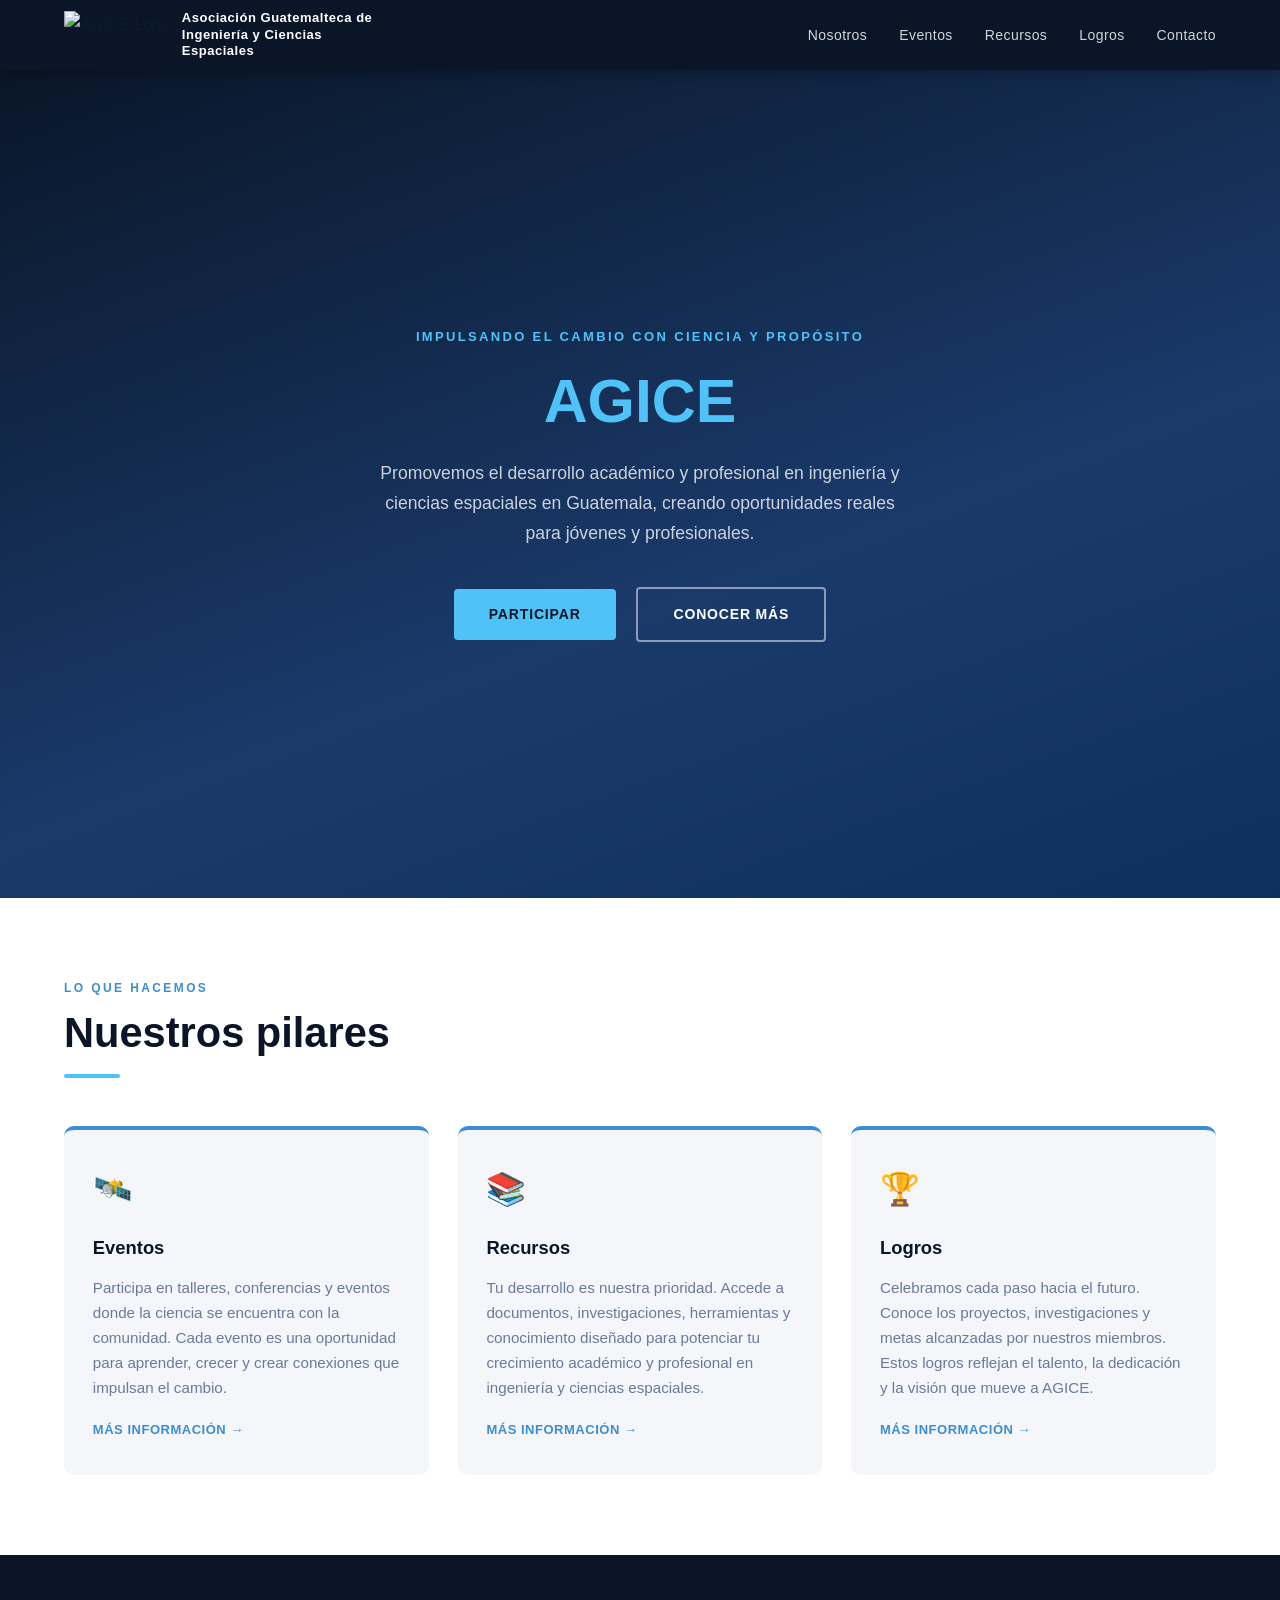
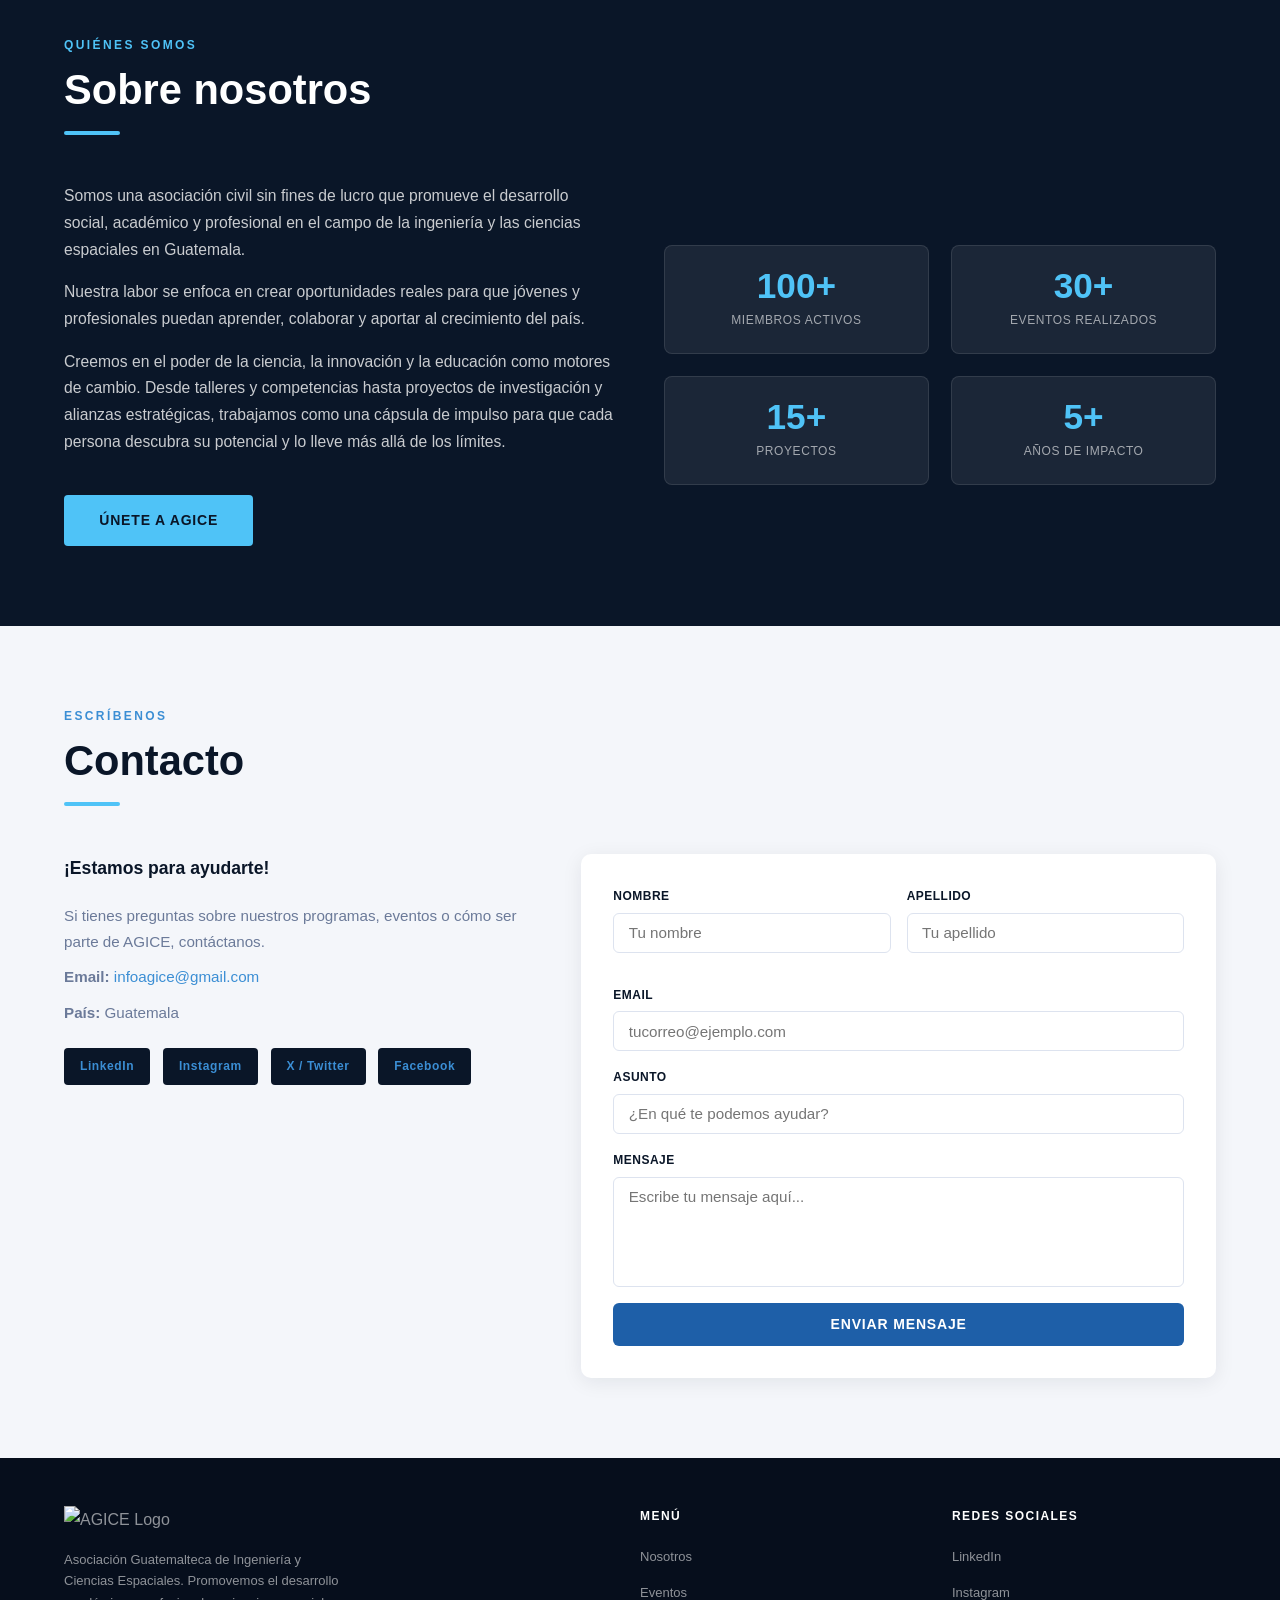
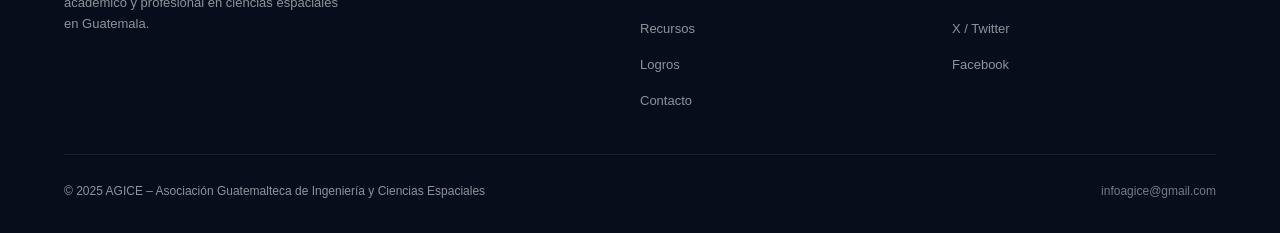
==== index.html @ 9da5b51f "First Commit" ====
<!DOCTYPE html>
<html lang="es">
<head>
  <meta charset="UTF-8" />
  <meta name="viewport" content="width=device-width, initial-scale=1.0" />
  <title>AGICE – Asociación Guatemalteca de Ingeniería y Ciencias Espaciales</title>
  <style>
    *, *::before, *::after { box-sizing: border-box; margin: 0; padding: 0; }

    :root {
      --navy: #0a1628;
      --blue: #1a3a6b;
      --blue-mid: #1e5fa8;
      --blue-light: #3b8ed4;
      --accent: #4fc3f7;
      --white: #ffffff;
      --gray-light: #f4f6fa;
      --gray: #6b7a99;
      --text: #0d1b2e;
    }

    body {
      font-family: 'Segoe UI', Arial, sans-serif;
      color: var(--text);
      background: var(--white);
      line-height: 1.7;
    }

    a { color: inherit; text-decoration: none; }

    /* ── NAV ── */
    nav {
      position: sticky;
      top: 0;
      z-index: 100;
      background: var(--navy);
      display: flex;
      align-items: center;
      justify-content: space-between;
      padding: 0 5%;
      height: 70px;
      box-shadow: 0 2px 12px rgba(0,0,0,0.3);
    }

    .nav-logo {
      display: flex;
      align-items: center;
      gap: 12px;
    }

    .nav-logo img {
      height: 48px;
      object-fit: contain;
    }

    .nav-logo span {
      color: var(--white);
      font-size: 13px;
      font-weight: 600;
      letter-spacing: 0.04em;
      max-width: 200px;
      line-height: 1.3;
    }

    .nav-links {
      display: flex;
      gap: 2rem;
      list-style: none;
    }

    .nav-links a {
      color: rgba(255,255,255,0.82);
      font-size: 14px;
      font-weight: 500;
      letter-spacing: 0.03em;
      transition: color 0.2s;
    }

    .nav-links a:hover { color: var(--accent); }

    .nav-toggle {
      display: none;
      flex-direction: column;
      gap: 5px;
      cursor: pointer;
      background: none;
      border: none;
      padding: 4px;
    }

    .nav-toggle span {
      display: block;
      width: 24px;
      height: 2px;
      background: var(--white);
      border-radius: 2px;
    }

    /* ── HERO ── */
    #hero {
      position: relative;
      min-height: 92vh;
      display: flex;
      align-items: center;
      justify-content: center;
      text-align: center;
      overflow: hidden;
      background: linear-gradient(160deg, var(--navy) 0%, var(--blue) 60%, #0d3060 100%);
    }

    .hero-bg {
      position: absolute;
      inset: 0;
      background-image: url('https://static.wixstatic.com/media/c2743b_7a4c9b801b5945d799f26e34b6a85c00~mv2.jpg');
      background-size: cover;
      background-position: center;
      opacity: 0.18;
    }

    .hero-content {
      position: relative;
      z-index: 2;
      max-width: 720px;
      padding: 2rem 1.5rem;
    }

    .hero-tagline {
      font-size: 13px;
      letter-spacing: 0.18em;
      text-transform: uppercase;
      color: var(--accent);
      font-weight: 600;
      margin-bottom: 1.2rem;
    }

    .hero-title {
      font-size: clamp(2.2rem, 5vw, 3.8rem);
      font-weight: 800;
      color: var(--white);
      line-height: 1.15;
      margin-bottom: 1.4rem;
    }

    .hero-title span { color: var(--accent); }

    .hero-sub {
      font-size: 1.1rem;
      color: rgba(255,255,255,0.78);
      margin-bottom: 2.4rem;
      max-width: 540px;
      margin-left: auto;
      margin-right: auto;
    }

    .btn {
      display: inline-block;
      padding: 0.85rem 2.2rem;
      border-radius: 4px;
      font-size: 14px;
      font-weight: 700;
      letter-spacing: 0.06em;
      text-transform: uppercase;
      transition: all 0.2s;
      cursor: pointer;
      border: none;
    }

    .btn-primary {
      background: var(--accent);
      color: var(--navy);
    }

    .btn-primary:hover { background: #81d4fa; transform: translateY(-1px); }

    .btn-outline {
      background: transparent;
      color: var(--white);
      border: 2px solid rgba(255,255,255,0.5);
      margin-left: 1rem;
    }

    .btn-outline:hover { border-color: var(--accent); color: var(--accent); }

    /* ── SECTION BASE ── */
    section { padding: 5rem 5%; }

    .section-label {
      font-size: 12px;
      letter-spacing: 0.2em;
      text-transform: uppercase;
      color: var(--blue-light);
      font-weight: 700;
      margin-bottom: 0.6rem;
    }

    .section-title {
      font-size: clamp(1.7rem, 3.5vw, 2.6rem);
      font-weight: 800;
      color: var(--navy);
      line-height: 1.2;
      margin-bottom: 1rem;
    }

    .section-desc {
      font-size: 1rem;
      color: var(--gray);
      max-width: 600px;
    }

    .divider {
      width: 56px;
      height: 4px;
      background: var(--accent);
      border-radius: 2px;
      margin: 1rem 0 2rem;
    }

    /* ── CARDS GRID ── */
    .cards-grid {
      display: grid;
      grid-template-columns: repeat(auto-fit, minmax(270px, 1fr));
      gap: 1.8rem;
      margin-top: 3rem;
    }

    .card {
      background: var(--gray-light);
      border-radius: 10px;
      padding: 2rem 1.8rem;
      border-top: 4px solid var(--blue-light);
      transition: transform 0.2s, box-shadow 0.2s;
    }

    .card:hover { transform: translateY(-4px); box-shadow: 0 12px 32px rgba(26,58,107,0.12); }

    .card-icon {
      font-size: 2rem;
      margin-bottom: 1rem;
    }

    .card h3 {
      font-size: 1.15rem;
      font-weight: 700;
      color: var(--navy);
      margin-bottom: 0.7rem;
    }

    .card p {
      font-size: 0.95rem;
      color: var(--gray);
      line-height: 1.65;
    }

    .card-link {
      display: inline-block;
      margin-top: 1.2rem;
      font-size: 13px;
      font-weight: 700;
      color: var(--blue-light);
      letter-spacing: 0.04em;
      text-transform: uppercase;
      border-bottom: 2px solid transparent;
      transition: border-color 0.2s;
    }

    .card-link:hover { border-color: var(--blue-light); }

    /* ── ABOUT ── */
    #nosotros {
      background: var(--navy);
      color: var(--white);
    }

    #nosotros .section-title { color: var(--white); }

    #nosotros .section-desc { color: rgba(255,255,255,0.7); max-width: 780px; }

    .about-grid {
      display: grid;
      grid-template-columns: 1fr 1fr;
      gap: 3rem;
      margin-top: 3rem;
      align-items: center;
    }

    .about-text p {
      color: rgba(255,255,255,0.78);
      margin-bottom: 1rem;
      font-size: 0.98rem;
    }

    .about-stats {
      display: grid;
      grid-template-columns: 1fr 1fr;
      gap: 1.4rem;
    }

    .stat-box {
      background: rgba(255,255,255,0.07);
      border-radius: 8px;
      padding: 1.4rem;
      border: 1px solid rgba(255,255,255,0.1);
      text-align: center;
    }

    .stat-box .num {
      font-size: 2.2rem;
      font-weight: 800;
      color: var(--accent);
      line-height: 1;
    }

    .stat-box .lbl {
      font-size: 12px;
      color: rgba(255,255,255,0.6);
      margin-top: 0.4rem;
      letter-spacing: 0.05em;
      text-transform: uppercase;
    }

    /* ── CONTACT ── */
    #contacto { background: var(--gray-light); }

    .contact-grid {
      display: grid;
      grid-template-columns: 1fr 1.4fr;
      gap: 4rem;
      margin-top: 3rem;
      align-items: start;
    }

    .contact-info h3 {
      font-size: 1.1rem;
      font-weight: 700;
      color: var(--navy);
      margin-bottom: 1.2rem;
    }

    .contact-info p {
      font-size: 0.95rem;
      color: var(--gray);
      margin-bottom: 0.6rem;
    }

    .contact-info a { color: var(--blue-light); }

    .social-row {
      display: flex;
      gap: 0.8rem;
      margin-top: 1.4rem;
      flex-wrap: wrap;
    }

    .social-btn {
      padding: 0.5rem 1rem;
      border-radius: 4px;
      background: var(--navy);
      color: var(--white);
      font-size: 12px;
      font-weight: 600;
      letter-spacing: 0.05em;
      transition: background 0.2s;
    }

    .social-btn:hover { background: var(--blue-mid); }

    .contact-form {
      background: var(--white);
      border-radius: 10px;
      padding: 2rem;
      box-shadow: 0 4px 20px rgba(10,22,40,0.08);
    }

    .form-row {
      display: grid;
      grid-template-columns: 1fr 1fr;
      gap: 1rem;
      margin-bottom: 1rem;
    }

    .form-group {
      display: flex;
      flex-direction: column;
      margin-bottom: 1rem;
    }

    .form-group label {
      font-size: 12px;
      font-weight: 600;
      color: var(--navy);
      margin-bottom: 0.4rem;
      letter-spacing: 0.04em;
      text-transform: uppercase;
    }

    .form-group input,
    .form-group textarea,
    .form-group select {
      padding: 0.65rem 0.9rem;
      border: 1.5px solid #dde3ef;
      border-radius: 6px;
      font-size: 0.95rem;
      font-family: inherit;
      color: var(--text);
      background: var(--white);
      transition: border-color 0.2s;
      outline: none;
      resize: none;
    }

    .form-group input:focus,
    .form-group textarea:focus,
    .form-group select:focus { border-color: var(--blue-light); }

    .form-group textarea { height: 110px; }

    .form-submit {
      width: 100%;
      padding: 0.85rem;
      background: var(--blue-mid);
      color: var(--white);
      border: none;
      border-radius: 6px;
      font-size: 14px;
      font-weight: 700;
      letter-spacing: 0.06em;
      text-transform: uppercase;
      cursor: pointer;
      transition: background 0.2s;
    }

    .form-submit:hover { background: var(--blue); }

    .form-success {
      display: none;
      text-align: center;
      padding: 1.4rem;
      background: #e8f5e9;
      border-radius: 6px;
      color: #2e7d32;
      font-weight: 600;
      margin-top: 1rem;
    }

    /* ── FOOTER ── */
    footer {
      background: #060e1c;
      color: rgba(255,255,255,0.55);
      padding: 3rem 5% 2rem;
    }

    .footer-grid {
      display: grid;
      grid-template-columns: 2fr 1fr 1fr;
      gap: 3rem;
      padding-bottom: 2rem;
      border-bottom: 1px solid rgba(255,255,255,0.08);
      margin-bottom: 1.6rem;
    }

    .footer-brand img { height: 52px; margin-bottom: 1rem; }

    .footer-brand p {
      font-size: 13px;
      line-height: 1.65;
      max-width: 280px;
    }

    .footer-col h4 {
      font-size: 12px;
      font-weight: 700;
      letter-spacing: 0.12em;
      text-transform: uppercase;
      color: var(--white);
      margin-bottom: 1rem;
    }

    .footer-col ul { list-style: none; }

    .footer-col li { margin-bottom: 0.55rem; }

    .footer-col a {
      font-size: 13px;
      color: rgba(255,255,255,0.55);
      transition: color 0.2s;
    }

    .footer-col a:hover { color: var(--accent); }

    .footer-bottom {
      display: flex;
      justify-content: space-between;
      align-items: center;
      font-size: 12px;
      flex-wrap: wrap;
      gap: 0.5rem;
    }

    /* ── RESPONSIVE ── */
    @media (max-width: 768px) {
      .nav-links { display: none; flex-direction: column; }
      .nav-links.open {
        display: flex;
        position: absolute;
        top: 70px;
        left: 0;
        right: 0;
        background: var(--navy);
        padding: 1.5rem 5%;
        gap: 1.2rem;
        box-shadow: 0 8px 24px rgba(0,0,0,0.3);
      }
      .nav-toggle { display: flex; }
      .about-grid, .contact-grid { grid-template-columns: 1fr; gap: 2rem; }
      .footer-grid { grid-template-columns: 1fr; gap: 1.8rem; }
      .form-row { grid-template-columns: 1fr; }
      .hero-title { font-size: 2rem; }
      .btn-outline { margin-left: 0; margin-top: 0.8rem; }
      .hero-content .btns { display: flex; flex-direction: column; align-items: center; gap: 0.6rem; }
    }
  </style>
</head>
<body>

<!-- NAV -->
<nav id="main-nav">
  <div class="nav-logo">
    <img src="https://static.wixstatic.com/media/78cbef_cc7f112f98da4129bd8499eb150318a7~mv2.png" alt="AGICE Logo" />
    <span>Asociación Guatemalteca de Ingeniería y Ciencias Espaciales</span>
  </div>
  <ul class="nav-links" id="nav-links">
    <li><a href="nosotros.html">Nosotros</a></li>
    <li><a href="eventos.html">Eventos</a></li>
    <li><a href="recursos.html">Recursos</a></li>
    <li><a href="logros.html">Logros</a></li>
    <li><a href="index.html#contacto">Contacto</a></li>
  </ul>
  <button class="nav-toggle" id="nav-toggle" aria-label="Abrir menú">
    <span></span><span></span><span></span>
  </button>
</nav>

<!-- HERO -->
<section id="inicio" id="hero" style="position:relative;min-height:92vh;display:flex;align-items:center;justify-content:center;text-align:center;overflow:hidden;background:linear-gradient(160deg,#0a1628 0%,#1a3a6b 60%,#0d3060 100%);">
  <div class="hero-bg"></div>
  <div class="hero-content">
    <p class="hero-tagline">Impulsando el cambio con ciencia y propósito</p>
    <h1 class="hero-title"><span>AGICE</span></h1>
    <p class="hero-sub">Promovemos el desarrollo académico y profesional en ingeniería y ciencias espaciales en Guatemala, creando oportunidades reales para jóvenes y profesionales.</p>
    <div class="btns">
      <a href="index.html#contacto" class="btn btn-primary">Participar</a>
      <a href="index.html#nosotros" class="btn btn-outline">Conocer más</a>
    </div>
  </div>
</section>

<!-- PILARES -->
<section id="pilares" style="background:#fff;">
  <p class="section-label">Lo que hacemos</p>
  <h2 class="section-title">Nuestros pilares</h2>
  <div class="divider"></div>
  <div class="cards-grid">
    <div class="card" id="eventos">
      <div class="card-icon">🛰️</div>
      <h3>Eventos</h3>
      <p>Participa en talleres, conferencias y eventos donde la ciencia se encuentra con la comunidad. Cada evento es una oportunidad para aprender, crecer y crear conexiones que impulsan el cambio.</p>
      <a href="eventos.html" class="card-link">Más información →</a>
    </div>
    <div class="card" id="recursos">
      <div class="card-icon">📚</div>
      <h3>Recursos</h3>
      <p>Tu desarrollo es nuestra prioridad. Accede a documentos, investigaciones, herramientas y conocimiento diseñado para potenciar tu crecimiento académico y profesional en ingeniería y ciencias espaciales.</p>
      <a href="recursos.html" class="card-link">Más información →</a>
    </div>
    <div class="card" id="logros">
      <div class="card-icon">🏆</div>
      <h3>Logros</h3>
      <p>Celebramos cada paso hacia el futuro. Conoce los proyectos, investigaciones y metas alcanzadas por nuestros miembros. Estos logros reflejan el talento, la dedicación y la visión que mueve a AGICE.</p>
      <a href="logros.html" class="card-link">Más información →</a>
    </div>
  </div>
</section>

<!-- NOSOTROS -->
<section id="nosotros">
  <p class="section-label" style="color:var(--accent);">Quiénes somos</p>
  <h2 class="section-title">Sobre nosotros</h2>
  <div class="divider"></div>
  <div class="about-grid">
    <div class="about-text">
      <p>Somos una asociación civil sin fines de lucro que promueve el desarrollo social, académico y profesional en el campo de la ingeniería y las ciencias espaciales en Guatemala.</p>
      <p>Nuestra labor se enfoca en crear oportunidades reales para que jóvenes y profesionales puedan aprender, colaborar y aportar al crecimiento del país.</p>
      <p>Creemos en el poder de la ciencia, la innovación y la educación como motores de cambio. Desde talleres y competencias hasta proyectos de investigación y alianzas estratégicas, trabajamos como una cápsula de impulso para que cada persona descubra su potencial y lo lleve más allá de los límites.</p>
      <a href="index.html#contacto" class="btn btn-primary" style="margin-top:1.5rem;display:inline-block;">Únete a AGICE</a>
    </div>
    <div class="about-stats">
      <div class="stat-box">
        <div class="num">100+</div>
        <div class="lbl">Miembros activos</div>
      </div>
      <div class="stat-box">
        <div class="num">30+</div>
        <div class="lbl">Eventos realizados</div>
      </div>
      <div class="stat-box">
        <div class="num">15+</div>
        <div class="lbl">Proyectos</div>
      </div>
      <div class="stat-box">
        <div class="num">5+</div>
        <div class="lbl">Años de impacto</div>
      </div>
    </div>
  </div>
</section>

<!-- CONTACTO -->
<section id="contacto">
  <p class="section-label">Escríbenos</p>
  <h2 class="section-title">Contacto</h2>
  <div class="divider"></div>
  <div class="contact-grid">
    <div class="contact-info">
      <h3>¡Estamos para ayudarte!</h3>
      <p>Si tienes preguntas sobre nuestros programas, eventos o cómo ser parte de AGICE, contáctanos.</p>
      <p><strong>Email:</strong> <a href="https://agice.org/cdn-cgi/l/email-protection#fb92959d949a9c92989ebb9c969a9297d5989496"><span class="__cf_email__" data-cfemail="80e9eee6efe1e7e9e3e5c0e7ede1e9ecaee3efed">[email&#160;protected]</span></a></p>
      <p><strong>País:</strong> Guatemala</p>
      <div class="social-row">
        <a href="https://www.linkedin.com/company/agice-gt/" target="_blank" class="social-btn">LinkedIn</a>
        <a href="https://www.instagram.com/agice.gt/" target="_blank" class="social-btn">Instagram</a>
        <a href="https://x.com/agice_" target="_blank" class="social-btn">X / Twitter</a>
        <a href="https://www.facebook.com/ExploracionEspacialGt/" target="_blank" class="social-btn">Facebook</a>
      </div>
    </div>
    <div class="contact-form">
      <div class="form-row">
        <div class="form-group">
          <label for="fname">Nombre</label>
          <input type="text" id="fname" placeholder="Tu nombre" />
        </div>
        <div class="form-group">
          <label for="lname">Apellido</label>
          <input type="text" id="lname" placeholder="Tu apellido" />
        </div>
      </div>
      <div class="form-group">
        <label for="email">Email</label>
        <input type="email" id="email" placeholder="tucorreo@ejemplo.com" />
      </div>
      <div class="form-group">
        <label for="asunto">Asunto</label>
        <input type="text" id="asunto" placeholder="¿En qué te podemos ayudar?" />
      </div>
      <div class="form-group">
        <label for="mensaje">Mensaje</label>
        <textarea id="mensaje" placeholder="Escribe tu mensaje aquí..."></textarea>
      </div>
      <button class="form-submit" onclick="submitForm()">Enviar mensaje</button>
      <div class="form-success" id="form-success">¡Gracias por tu mensaje! Nos pondremos en contacto pronto.</div>
      <div class="form-error" id="form-error" style="display:none;text-align:center;padding:1rem;background:#fdecea;border-radius:6px;color:#c62828;font-weight:600;margin-top:1rem;">Hubo un error al enviar. Por favor intenta de nuevo.</div>
    </div>
  </div>
</section>

<!-- FOOTER -->
<footer>
  <div class="footer-grid">
    <div class="footer-brand">
      <img src="https://static.wixstatic.com/media/78cbef_cc7f112f98da4129bd8499eb150318a7~mv2.png" alt="AGICE Logo" />
      <p>Asociación Guatemalteca de Ingeniería y Ciencias Espaciales. Promovemos el desarrollo académico y profesional en ciencias espaciales en Guatemala.</p>
    </div>
    <div class="footer-col">
      <h4>Menú</h4>
      <ul>
        <li><a href="index.html#nosotros">Nosotros</a></li>
        <li><a href="index.html#eventos">Eventos</a></li>
        <li><a href="index.html#recursos">Recursos</a></li>
        <li><a href="index.html#logros">Logros</a></li>
        <li><a href="index.html#contacto">Contacto</a></li>
      </ul>
    </div>
    <div class="footer-col">
      <h4>Redes sociales</h4>
      <ul>
        <li><a href="https://www.linkedin.com/company/agice-gt/" target="_blank">LinkedIn</a></li>
        <li><a href="https://www.instagram.com/agice.gt/" target="_blank">Instagram</a></li>
        <li><a href="https://x.com/agice_" target="_blank">X / Twitter</a></li>
        <li><a href="https://www.facebook.com/ExploracionEspacialGt/" target="_blank">Facebook</a></li>
      </ul>
    </div>
  </div>
  <div class="footer-bottom">
    <span>© 2025 AGICE – Asociación Guatemalteca de Ingeniería y Ciencias Espaciales</span>
    <span><a href="https://agice.org/cdn-cgi/l/email-protection#3851565e57595f515b5d785f55595154165b5755" style="color:rgba(255,255,255,0.45);"><span class="__cf_email__" data-cfemail="97fef9f1f8f6f0fef4f2d7f0faf6fefbb9f4f8fa">[email&#160;protected]</span></a></span>
  </div>
</footer>

<script data-cfasync="false" src="cdn-cgi/scripts/5c5dd728/cloudflare-static/email-decode.min.js"></script><script>
  const toggle = document.getElementById('nav-toggle');
  const links = document.getElementById('nav-links');
  toggle.addEventListener('click', () => links.classList.toggle('open'));

  document.querySelectorAll('a[href^="#"]').forEach(a => {
    a.addEventListener('click', e => {
      const target = document.querySelector(a.getAttribute('href'));
      if (target) {
        e.preventDefault();
        links.classList.remove('open');
        target.scrollIntoView({ behavior: 'smooth', block: 'start' });
      }
    });
  });

  function submitForm() {
    const fname = document.getElementById('fname').value.trim();
    const lname = document.getElementById('lname').value.trim();
    const email = document.getElementById('email').value.trim();
    const asunto = document.getElementById('asunto').value.trim();
    const mensaje = document.getElementById('mensaje').value.trim();
    if (!fname || !email || !mensaje) {
      alert('Por favor completa los campos obligatorios: Nombre, Email y Mensaje.');
      return;
    }
    const btn = document.querySelector('.form-submit');
    btn.disabled = true;
    btn.textContent = 'Enviando...';
    btn.style.opacity = '0.6';

    const formData = new FormData();
    formData.append('nombre', fname + ' ' + lname);
    formData.append('email', email);
    formData.append('asunto', asunto);
    formData.append('mensaje', mensaje);

    fetch('enviar_contacto.php', { method: 'POST', body: formData })
      .then(res => res.json())
      .then(data => {
        if (data.ok) {
          document.getElementById('form-success').style.display = 'block';
          document.getElementById('form-error').style.display = 'none';
        } else {
          throw new Error('error');
        }
      })
      .catch(() => {
        document.getElementById('form-error').style.display = 'block';
        btn.disabled = false;
        btn.textContent = 'Enviar mensaje';
        btn.style.opacity = '1';
      });
  }
</script>

</body>
<script>'undefined'=== typeof _trfq || (window._trfq = []);'undefined'=== typeof _trfd && (window._trfd=[]),_trfd.push({'tccl.baseHost':'secureserver.net'},{'ap':'cpsh-oh'},{'server':'p3plzcpnl508338'},{'dcenter':'p3'},{'cp_id':'10914502'},{'cp_cl':'8'}) // Monitoring performance to make your website faster. If you want to opt-out, please contact web hosting support.</script><script src='https://img1.wsimg.com/traffic-assets/js/tccl.min.js'></script></html>
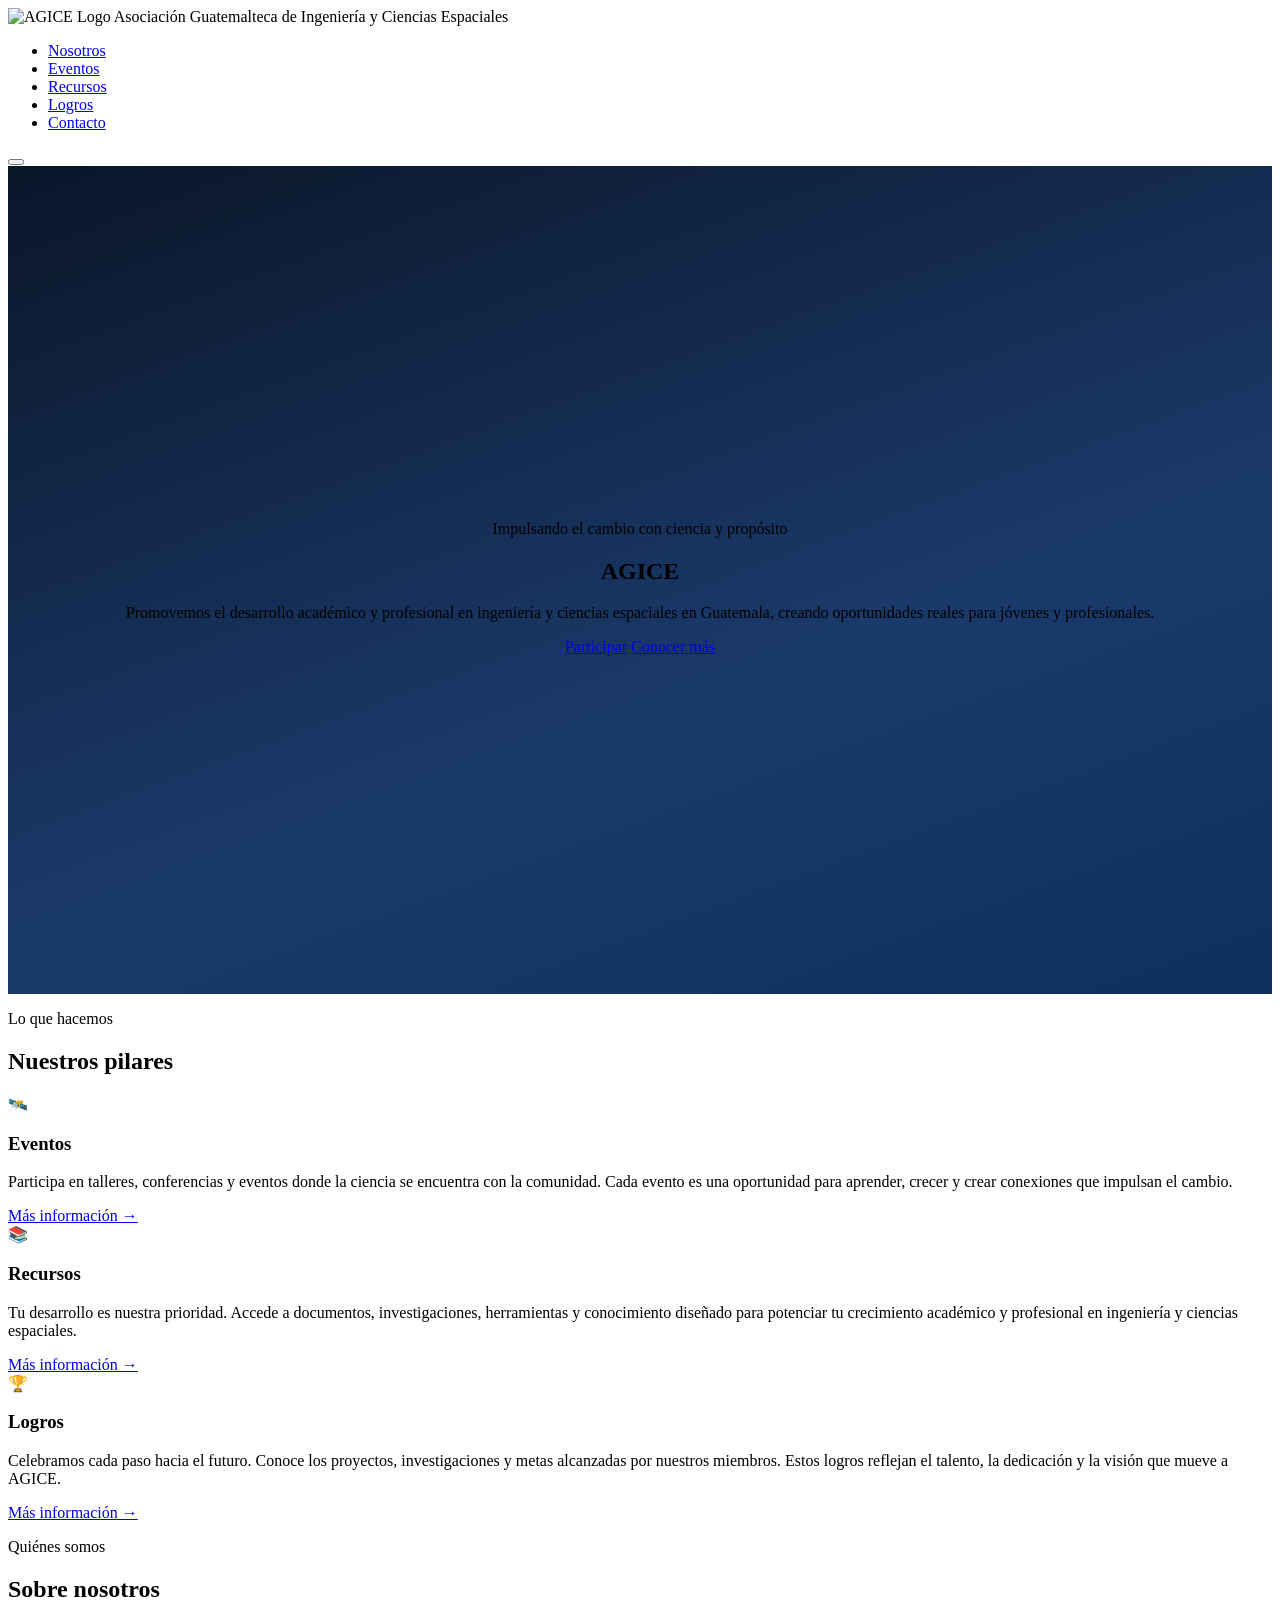
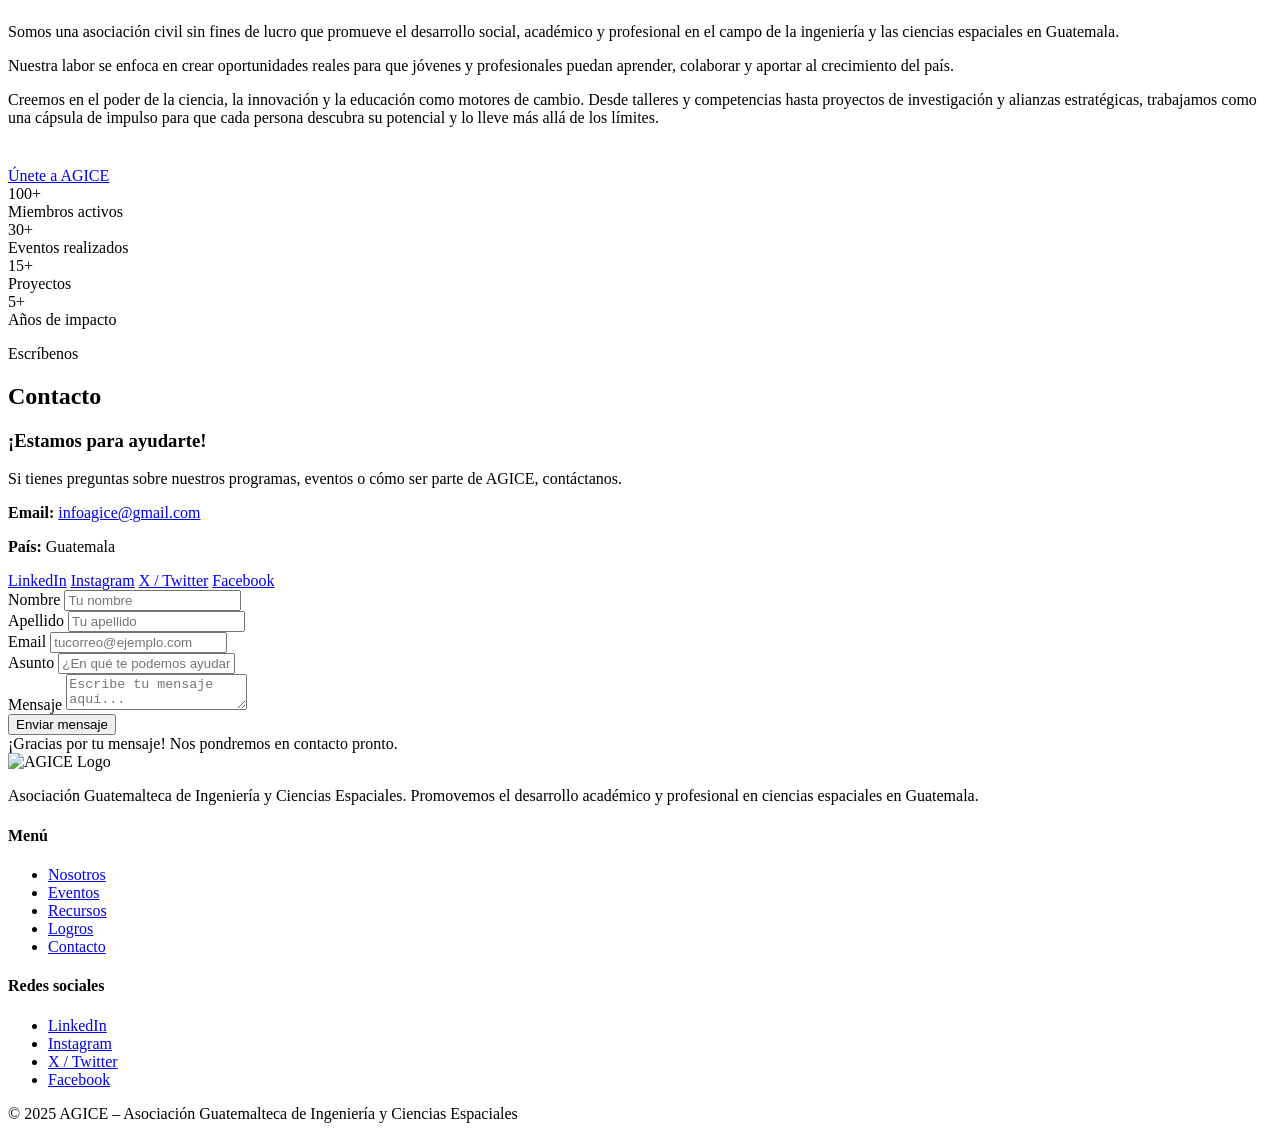
==== commit 49a7f195: "First structure try" ====
--- a/index.html
+++ b/index.html
@@ -2,523 +2,9 @@
 <html lang="es">
 <head>
   <meta charset="UTF-8" />
+  <link rel="stylesheet" href="styles/style.css">
   <meta name="viewport" content="width=device-width, initial-scale=1.0" />
   <title>AGICE – Asociación Guatemalteca de Ingeniería y Ciencias Espaciales</title>
-  <style>
-    *, *::before, *::after { box-sizing: border-box; margin: 0; padding: 0; }
-
-    :root {
-      --navy: #0a1628;
-      --blue: #1a3a6b;
-      --blue-mid: #1e5fa8;
-      --blue-light: #3b8ed4;
-      --accent: #4fc3f7;
-      --white: #ffffff;
-      --gray-light: #f4f6fa;
-      --gray: #6b7a99;
-      --text: #0d1b2e;
-    }
-
-    body {
-      font-family: 'Segoe UI', Arial, sans-serif;
-      color: var(--text);
-      background: var(--white);
-      line-height: 1.7;
-    }
-
-    a { color: inherit; text-decoration: none; }
-
-    /* ── NAV ── */
-    nav {
-      position: sticky;
-      top: 0;
-      z-index: 100;
-      background: var(--navy);
-      display: flex;
-      align-items: center;
-      justify-content: space-between;
-      padding: 0 5%;
-      height: 70px;
-      box-shadow: 0 2px 12px rgba(0,0,0,0.3);
-    }
-
-    .nav-logo {
-      display: flex;
-      align-items: center;
-      gap: 12px;
-    }
-
-    .nav-logo img {
-      height: 48px;
-      object-fit: contain;
-    }
-
-    .nav-logo span {
-      color: var(--white);
-      font-size: 13px;
-      font-weight: 600;
-      letter-spacing: 0.04em;
-      max-width: 200px;
-      line-height: 1.3;
-    }
-
-    .nav-links {
-      display: flex;
-      gap: 2rem;
-      list-style: none;
-    }
-
-    .nav-links a {
-      color: rgba(255,255,255,0.82);
-      font-size: 14px;
-      font-weight: 500;
-      letter-spacing: 0.03em;
-      transition: color 0.2s;
-    }
-
-    .nav-links a:hover { color: var(--accent); }
-
-    .nav-toggle {
-      display: none;
-      flex-direction: column;
-      gap: 5px;
-      cursor: pointer;
-      background: none;
-      border: none;
-      padding: 4px;
-    }
-
-    .nav-toggle span {
-      display: block;
-      width: 24px;
-      height: 2px;
-      background: var(--white);
-      border-radius: 2px;
-    }
-
-    /* ── HERO ── */
-    #hero {
-      position: relative;
-      min-height: 92vh;
-      display: flex;
-      align-items: center;
-      justify-content: center;
-      text-align: center;
-      overflow: hidden;
-      background: linear-gradient(160deg, var(--navy) 0%, var(--blue) 60%, #0d3060 100%);
-    }
-
-    .hero-bg {
-      position: absolute;
-      inset: 0;
-      background-image: url('https://static.wixstatic.com/media/c2743b_7a4c9b801b5945d799f26e34b6a85c00~mv2.jpg');
-      background-size: cover;
-      background-position: center;
-      opacity: 0.18;
-    }
-
-    .hero-content {
-      position: relative;
-      z-index: 2;
-      max-width: 720px;
-      padding: 2rem 1.5rem;
-    }
-
-    .hero-tagline {
-      font-size: 13px;
-      letter-spacing: 0.18em;
-      text-transform: uppercase;
-      color: var(--accent);
-      font-weight: 600;
-      margin-bottom: 1.2rem;
-    }
-
-    .hero-title {
-      font-size: clamp(2.2rem, 5vw, 3.8rem);
-      font-weight: 800;
-      color: var(--white);
-      line-height: 1.15;
-      margin-bottom: 1.4rem;
-    }
-
-    .hero-title span { color: var(--accent); }
-
-    .hero-sub {
-      font-size: 1.1rem;
-      color: rgba(255,255,255,0.78);
-      margin-bottom: 2.4rem;
-      max-width: 540px;
-      margin-left: auto;
-      margin-right: auto;
-    }
-
-    .btn {
-      display: inline-block;
-      padding: 0.85rem 2.2rem;
-      border-radius: 4px;
-      font-size: 14px;
-      font-weight: 700;
-      letter-spacing: 0.06em;
-      text-transform: uppercase;
-      transition: all 0.2s;
-      cursor: pointer;
-      border: none;
-    }
-
-    .btn-primary {
-      background: var(--accent);
-      color: var(--navy);
-    }
-
-    .btn-primary:hover { background: #81d4fa; transform: translateY(-1px); }
-
-    .btn-outline {
-      background: transparent;
-      color: var(--white);
-      border: 2px solid rgba(255,255,255,0.5);
-      margin-left: 1rem;
-    }
-
-    .btn-outline:hover { border-color: var(--accent); color: var(--accent); }
-
-    /* ── SECTION BASE ── */
-    section { padding: 5rem 5%; }
-
-    .section-label {
-      font-size: 12px;
-      letter-spacing: 0.2em;
-      text-transform: uppercase;
-      color: var(--blue-light);
-      font-weight: 700;
-      margin-bottom: 0.6rem;
-    }
-
-    .section-title {
-      font-size: clamp(1.7rem, 3.5vw, 2.6rem);
-      font-weight: 800;
-      color: var(--navy);
-      line-height: 1.2;
-      margin-bottom: 1rem;
-    }
-
-    .section-desc {
-      font-size: 1rem;
-      color: var(--gray);
-      max-width: 600px;
-    }
-
-    .divider {
-      width: 56px;
-      height: 4px;
-      background: var(--accent);
-      border-radius: 2px;
-      margin: 1rem 0 2rem;
-    }
-
-    /* ── CARDS GRID ── */
-    .cards-grid {
-      display: grid;
-      grid-template-columns: repeat(auto-fit, minmax(270px, 1fr));
-      gap: 1.8rem;
-      margin-top: 3rem;
-    }
-
-    .card {
-      background: var(--gray-light);
-      border-radius: 10px;
-      padding: 2rem 1.8rem;
-      border-top: 4px solid var(--blue-light);
-      transition: transform 0.2s, box-shadow 0.2s;
-    }
-
-    .card:hover { transform: translateY(-4px); box-shadow: 0 12px 32px rgba(26,58,107,0.12); }
-
-    .card-icon {
-      font-size: 2rem;
-      margin-bottom: 1rem;
-    }
-
-    .card h3 {
-      font-size: 1.15rem;
-      font-weight: 700;
-      color: var(--navy);
-      margin-bottom: 0.7rem;
-    }
-
-    .card p {
-      font-size: 0.95rem;
-      color: var(--gray);
-      line-height: 1.65;
-    }
-
-    .card-link {
-      display: inline-block;
-      margin-top: 1.2rem;
-      font-size: 13px;
-      font-weight: 700;
-      color: var(--blue-light);
-      letter-spacing: 0.04em;
-      text-transform: uppercase;
-      border-bottom: 2px solid transparent;
-      transition: border-color 0.2s;
-    }
-
-    .card-link:hover { border-color: var(--blue-light); }
-
-    /* ── ABOUT ── */
-    #nosotros {
-      background: var(--navy);
-      color: var(--white);
-    }
-
-    #nosotros .section-title { color: var(--white); }
-
-    #nosotros .section-desc { color: rgba(255,255,255,0.7); max-width: 780px; }
-
-    .about-grid {
-      display: grid;
-      grid-template-columns: 1fr 1fr;
-      gap: 3rem;
-      margin-top: 3rem;
-      align-items: center;
-    }
-
-    .about-text p {
-      color: rgba(255,255,255,0.78);
-      margin-bottom: 1rem;
-      font-size: 0.98rem;
-    }
-
-    .about-stats {
-      display: grid;
-      grid-template-columns: 1fr 1fr;
-      gap: 1.4rem;
-    }
-
-    .stat-box {
-      background: rgba(255,255,255,0.07);
-      border-radius: 8px;
-      padding: 1.4rem;
-      border: 1px solid rgba(255,255,255,0.1);
-      text-align: center;
-    }
-
-    .stat-box .num {
-      font-size: 2.2rem;
-      font-weight: 800;
-      color: var(--accent);
-      line-height: 1;
-    }
-
-    .stat-box .lbl {
-      font-size: 12px;
-      color: rgba(255,255,255,0.6);
-      margin-top: 0.4rem;
-      letter-spacing: 0.05em;
-      text-transform: uppercase;
-    }
-
-    /* ── CONTACT ── */
-    #contacto { background: var(--gray-light); }
-
-    .contact-grid {
-      display: grid;
-      grid-template-columns: 1fr 1.4fr;
-      gap: 4rem;
-      margin-top: 3rem;
-      align-items: start;
-    }
-
-    .contact-info h3 {
-      font-size: 1.1rem;
-      font-weight: 700;
-      color: var(--navy);
-      margin-bottom: 1.2rem;
-    }
-
-    .contact-info p {
-      font-size: 0.95rem;
-      color: var(--gray);
-      margin-bottom: 0.6rem;
-    }
-
-    .contact-info a { color: var(--blue-light); }
-
-    .social-row {
-      display: flex;
-      gap: 0.8rem;
-      margin-top: 1.4rem;
-      flex-wrap: wrap;
-    }
-
-    .social-btn {
-      padding: 0.5rem 1rem;
-      border-radius: 4px;
-      background: var(--navy);
-      color: var(--white);
-      font-size: 12px;
-      font-weight: 600;
-      letter-spacing: 0.05em;
-      transition: background 0.2s;
-    }
-
-    .social-btn:hover { background: var(--blue-mid); }
-
-    .contact-form {
-      background: var(--white);
-      border-radius: 10px;
-      padding: 2rem;
-      box-shadow: 0 4px 20px rgba(10,22,40,0.08);
-    }
-
-    .form-row {
-      display: grid;
-      grid-template-columns: 1fr 1fr;
-      gap: 1rem;
-      margin-bottom: 1rem;
-    }
-
-    .form-group {
-      display: flex;
-      flex-direction: column;
-      margin-bottom: 1rem;
-    }
-
-    .form-group label {
-      font-size: 12px;
-      font-weight: 600;
-      color: var(--navy);
-      margin-bottom: 0.4rem;
-      letter-spacing: 0.04em;
-      text-transform: uppercase;
-    }
-
-    .form-group input,
-    .form-group textarea,
-    .form-group select {
-      padding: 0.65rem 0.9rem;
-      border: 1.5px solid #dde3ef;
-      border-radius: 6px;
-      font-size: 0.95rem;
-      font-family: inherit;
-      color: var(--text);
-      background: var(--white);
-      transition: border-color 0.2s;
-      outline: none;
-      resize: none;
-    }
-
-    .form-group input:focus,
-    .form-group textarea:focus,
-    .form-group select:focus { border-color: var(--blue-light); }
-
-    .form-group textarea { height: 110px; }
-
-    .form-submit {
-      width: 100%;
-      padding: 0.85rem;
-      background: var(--blue-mid);
-      color: var(--white);
-      border: none;
-      border-radius: 6px;
-      font-size: 14px;
-      font-weight: 700;
-      letter-spacing: 0.06em;
-      text-transform: uppercase;
-      cursor: pointer;
-      transition: background 0.2s;
-    }
-
-    .form-submit:hover { background: var(--blue); }
-
-    .form-success {
-      display: none;
-      text-align: center;
-      padding: 1.4rem;
-      background: #e8f5e9;
-      border-radius: 6px;
-      color: #2e7d32;
-      font-weight: 600;
-      margin-top: 1rem;
-    }
-
-    /* ── FOOTER ── */
-    footer {
-      background: #060e1c;
-      color: rgba(255,255,255,0.55);
-      padding: 3rem 5% 2rem;
-    }
-
-    .footer-grid {
-      display: grid;
-      grid-template-columns: 2fr 1fr 1fr;
-      gap: 3rem;
-      padding-bottom: 2rem;
-      border-bottom: 1px solid rgba(255,255,255,0.08);
-      margin-bottom: 1.6rem;
-    }
-
-    .footer-brand img { height: 52px; margin-bottom: 1rem; }
-
-    .footer-brand p {
-      font-size: 13px;
-      line-height: 1.65;
-      max-width: 280px;
-    }
-
-    .footer-col h4 {
-      font-size: 12px;
-      font-weight: 700;
-      letter-spacing: 0.12em;
-      text-transform: uppercase;
-      color: var(--white);
-      margin-bottom: 1rem;
-    }
-
-    .footer-col ul { list-style: none; }
-
-    .footer-col li { margin-bottom: 0.55rem; }
-
-    .footer-col a {
-      font-size: 13px;
-      color: rgba(255,255,255,0.55);
-      transition: color 0.2s;
-    }
-
-    .footer-col a:hover { color: var(--accent); }
-
-    .footer-bottom {
-      display: flex;
-      justify-content: space-between;
-      align-items: center;
-      font-size: 12px;
-      flex-wrap: wrap;
-      gap: 0.5rem;
-    }
-
-    /* ── RESPONSIVE ── */
-    @media (max-width: 768px) {
-      .nav-links { display: none; flex-direction: column; }
-      .nav-links.open {
-        display: flex;
-        position: absolute;
-        top: 70px;
-        left: 0;
-        right: 0;
-        background: var(--navy);
-        padding: 1.5rem 5%;
-        gap: 1.2rem;
-        box-shadow: 0 8px 24px rgba(0,0,0,0.3);
-      }
-      .nav-toggle { display: flex; }
-      .about-grid, .contact-grid { grid-template-columns: 1fr; gap: 2rem; }
-      .footer-grid { grid-template-columns: 1fr; gap: 1.8rem; }
-      .form-row { grid-template-columns: 1fr; }
-      .hero-title { font-size: 2rem; }
-      .btn-outline { margin-left: 0; margin-top: 0.8rem; }
-      .hero-content .btns { display: flex; flex-direction: column; align-items: center; gap: 0.6rem; }
-    }
-  </style>
 </head>
 <body>
 
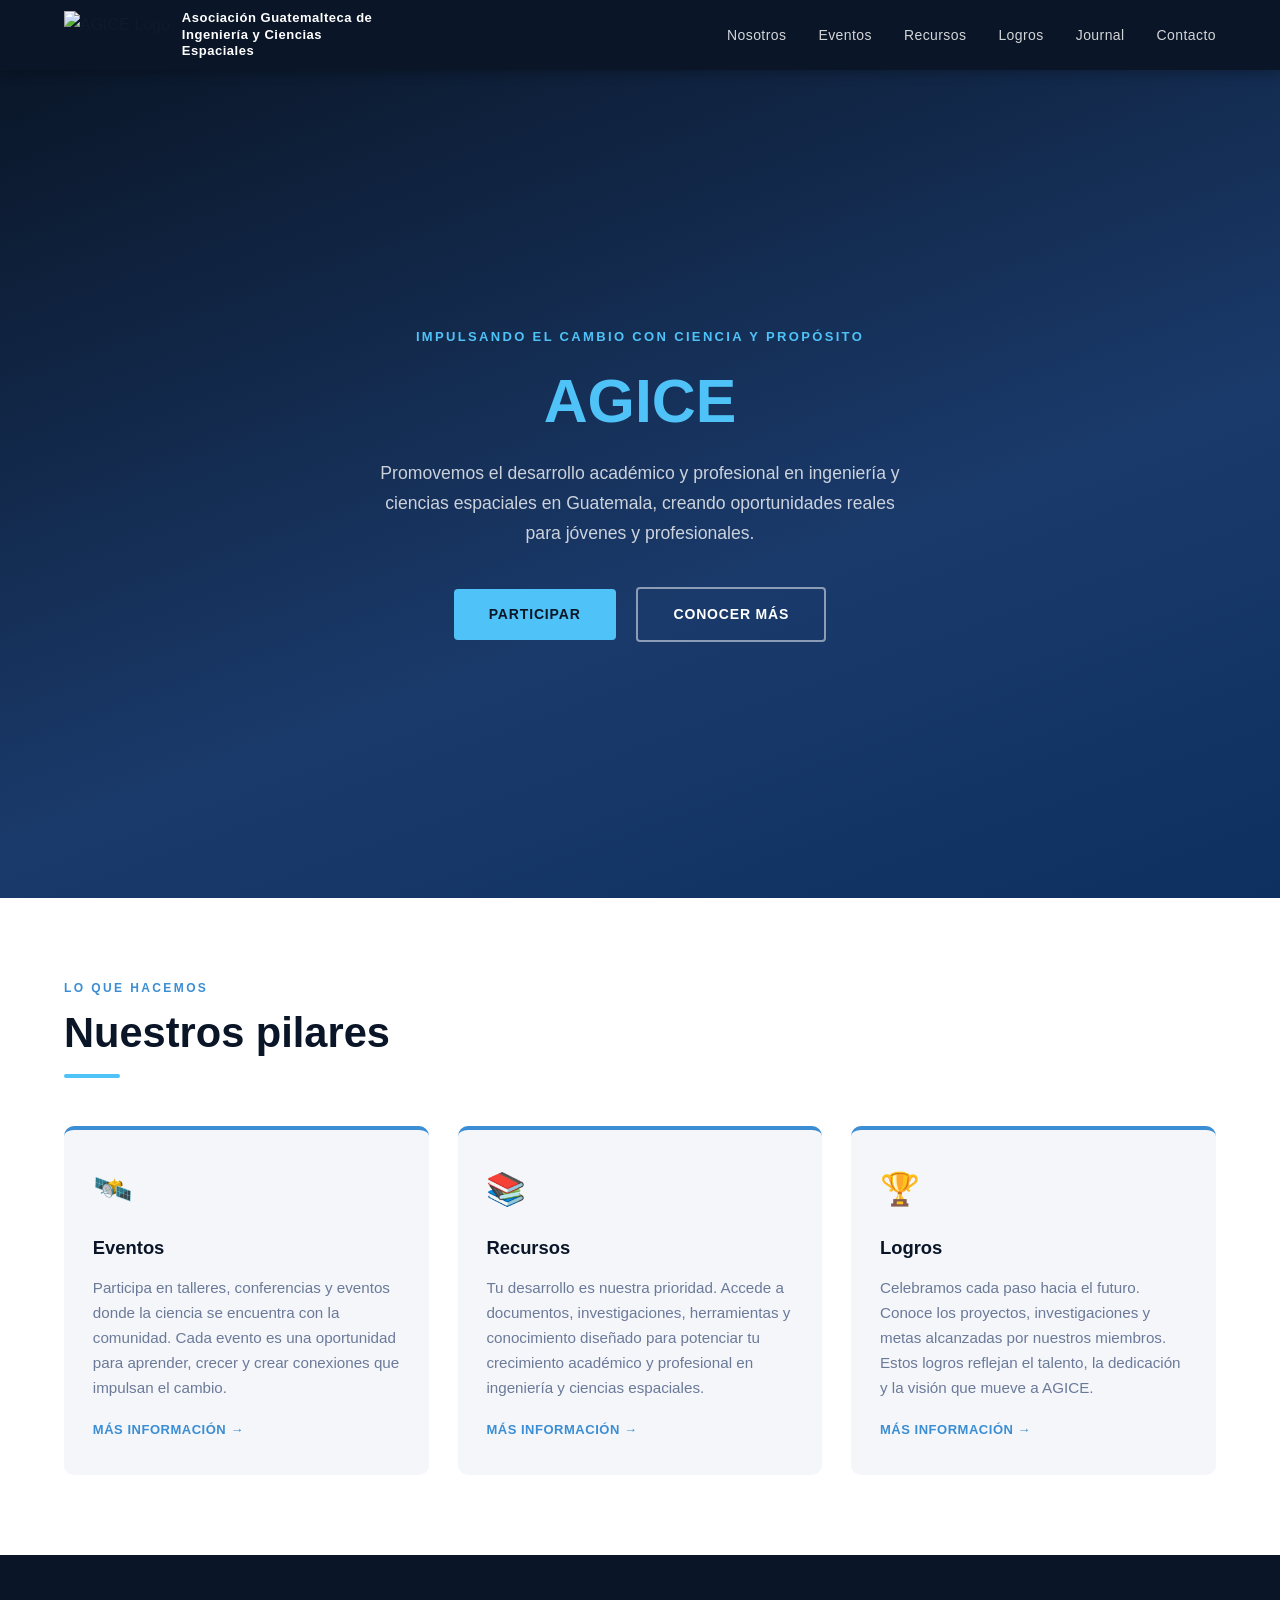
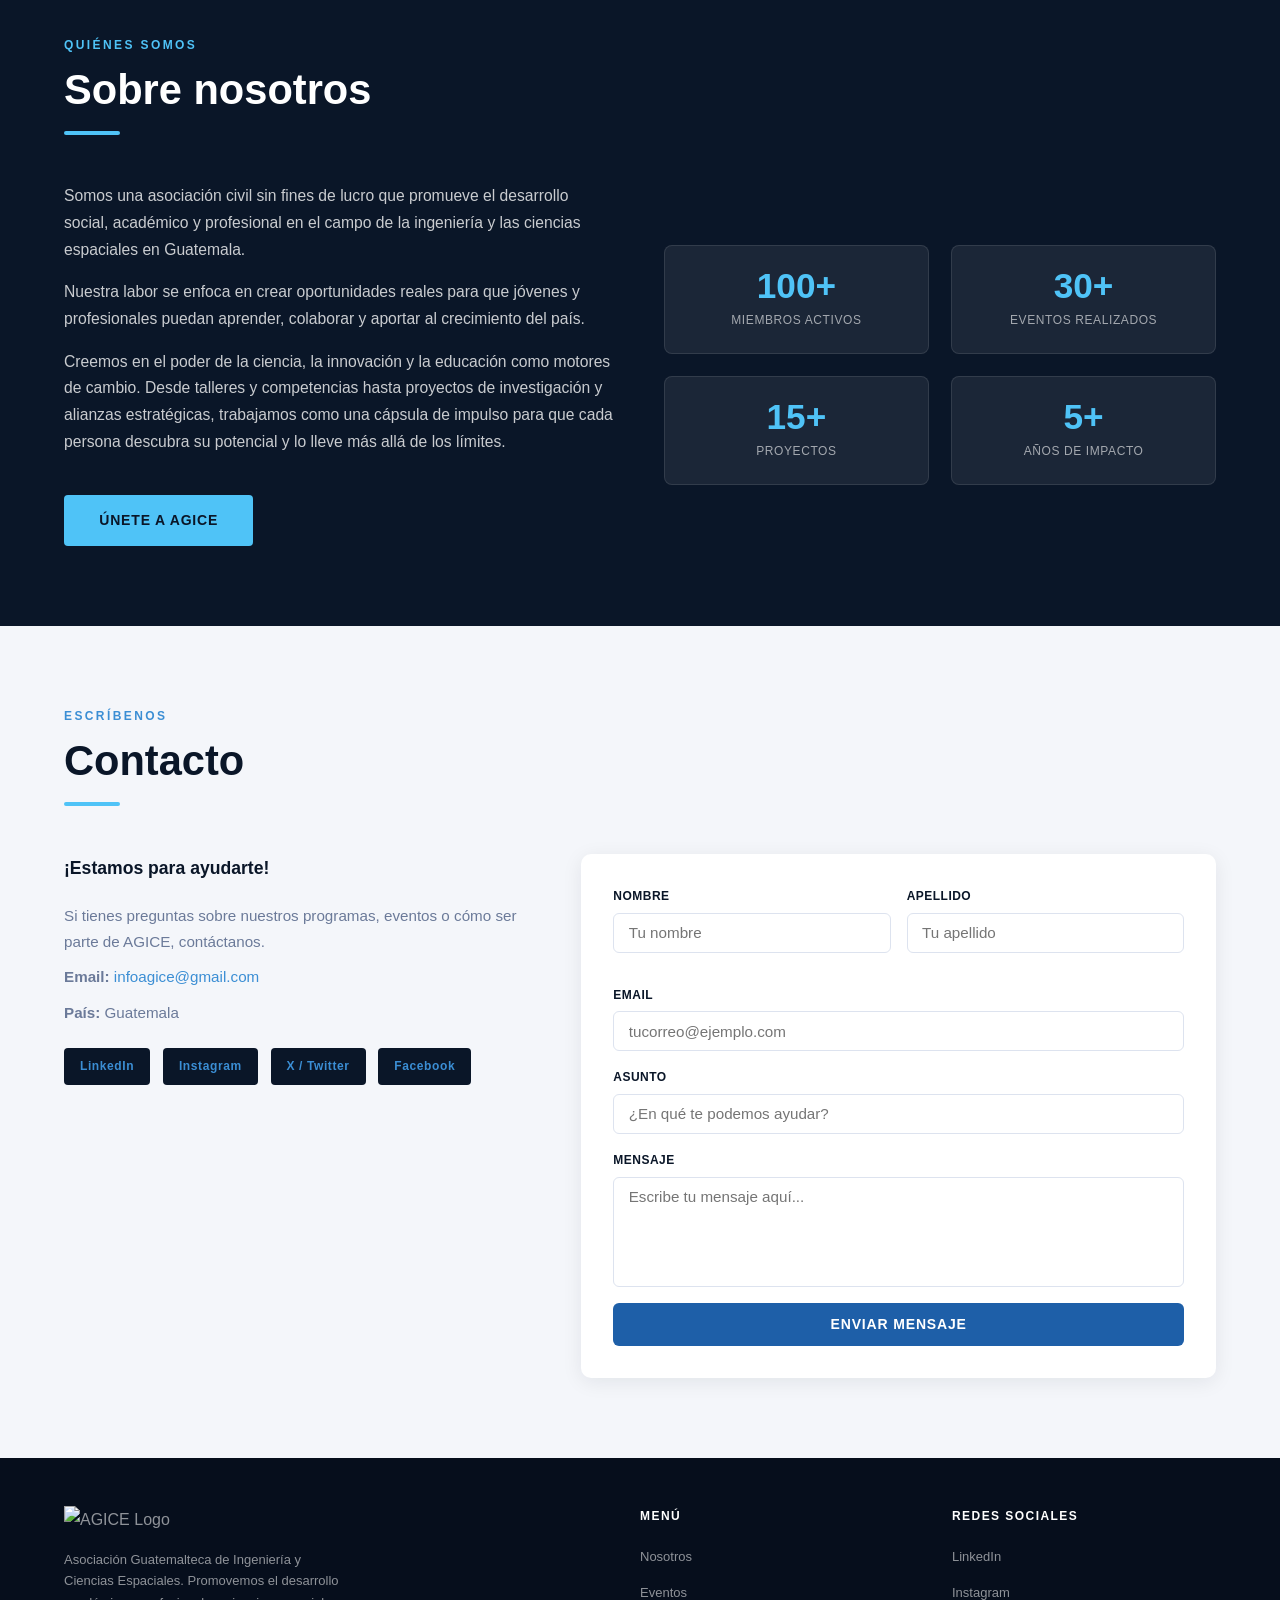
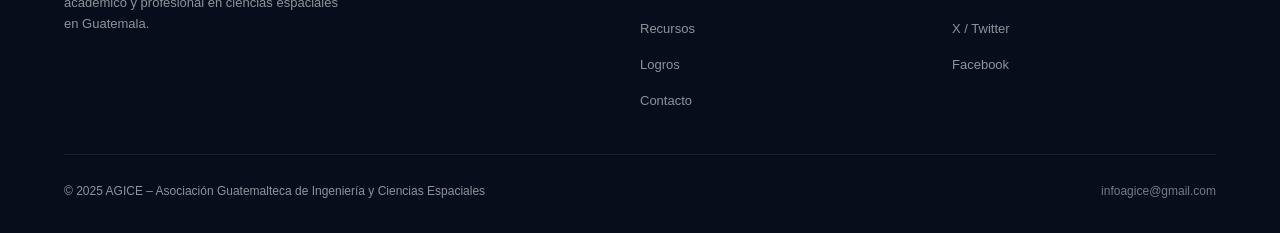
==== commit 04c9e9a4: "Creating css for better organization and mantainment" ====
--- a/index.html
+++ b/index.html
@@ -2,7 +2,7 @@
 <html lang="es">
 <head>
   <meta charset="UTF-8" />
-  <link rel="stylesheet" href="styles/style.css">
+  <link rel="stylesheet" href="style/style.css">
   <meta name="viewport" content="width=device-width, initial-scale=1.0" />
   <title>AGICE – Asociación Guatemalteca de Ingeniería y Ciencias Espaciales</title>
 </head>
@@ -19,6 +19,7 @@
     <li><a href="eventos.html">Eventos</a></li>
     <li><a href="recursos.html">Recursos</a></li>
     <li><a href="logros.html">Logros</a></li>
+    <li><a href="journal.html">Journal</a></li>
     <li><a href="index.html#contacto">Contacto</a></li>
   </ul>
   <button class="nav-toggle" id="nav-toggle" aria-label="Abrir menú">
--- a/style/style.css
+++ b/style/style.css
@@ -0,0 +1,514 @@
+*, *::before, *::after { box-sizing: border-box; margin: 0; padding: 0; }
+
+    :root {
+      --navy: #0a1628;
+      --blue: #1a3a6b;
+      --blue-mid: #1e5fa8;
+      --blue-light: #3b8ed4;
+      --accent: #4fc3f7;
+      --white: #ffffff;
+      --gray-light: #f4f6fa;
+      --gray: #6b7a99;
+      --text: #0d1b2e;
+    }
+
+    body {
+      font-family: 'Segoe UI', Arial, sans-serif;
+      color: var(--text);
+      background: var(--white);
+      line-height: 1.7;
+    }
+
+    a { color: inherit; text-decoration: none; }
+
+    /* ── NAV ── */
+    nav {
+      position: sticky;
+      top: 0;
+      z-index: 100;
+      background: var(--navy);
+      display: flex;
+      align-items: center;
+      justify-content: space-between;
+      padding: 0 5%;
+      height: 70px;
+      box-shadow: 0 2px 12px rgba(0,0,0,0.3);
+    }
+
+    .nav-logo {
+      display: flex;
+      align-items: center;
+      gap: 12px;
+    }
+
+    .nav-logo img {
+      height: 48px;
+      object-fit: contain;
+    }
+
+    .nav-logo span {
+      color: var(--white);
+      font-size: 13px;
+      font-weight: 600;
+      letter-spacing: 0.04em;
+      max-width: 200px;
+      line-height: 1.3;
+    }
+
+    .nav-links {
+      display: flex;
+      gap: 2rem;
+      list-style: none;
+    }
+
+    .nav-links a {
+      color: rgba(255,255,255,0.82);
+      font-size: 14px;
+      font-weight: 500;
+      letter-spacing: 0.03em;
+      transition: color 0.2s;
+    }
+
+    .nav-links a:hover { color: var(--accent); }
+
+    .nav-toggle {
+      display: none;
+      flex-direction: column;
+      gap: 5px;
+      cursor: pointer;
+      background: none;
+      border: none;
+      padding: 4px;
+    }
+
+    .nav-toggle span {
+      display: block;
+      width: 24px;
+      height: 2px;
+      background: var(--white);
+      border-radius: 2px;
+    }
+
+    /* ── HERO ── */
+    #hero {
+      position: relative;
+      min-height: 92vh;
+      display: flex;
+      align-items: center;
+      justify-content: center;
+      text-align: center;
+      overflow: hidden;
+      background: linear-gradient(160deg, var(--navy) 0%, var(--blue) 60%, #0d3060 100%);
+    }
+
+    .hero-bg {
+      position: absolute;
+      inset: 0;
+      background-image: url('https://static.wixstatic.com/media/c2743b_7a4c9b801b5945d799f26e34b6a85c00~mv2.jpg');
+      background-size: cover;
+      background-position: center;
+      opacity: 0.18;
+    }
+
+    .hero-content {
+      position: relative;
+      z-index: 2;
+      max-width: 720px;
+      padding: 2rem 1.5rem;
+    }
+
+    .hero-tagline {
+      font-size: 13px;
+      letter-spacing: 0.18em;
+      text-transform: uppercase;
+      color: var(--accent);
+      font-weight: 600;
+      margin-bottom: 1.2rem;
+    }
+
+    .hero-title {
+      font-size: clamp(2.2rem, 5vw, 3.8rem);
+      font-weight: 800;
+      color: var(--white);
+      line-height: 1.15;
+      margin-bottom: 1.4rem;
+    }
+
+    .hero-title span { color: var(--accent); }
+
+    .hero-sub {
+      font-size: 1.1rem;
+      color: rgba(255,255,255,0.78);
+      margin-bottom: 2.4rem;
+      max-width: 540px;
+      margin-left: auto;
+      margin-right: auto;
+    }
+
+    .btn {
+      display: inline-block;
+      padding: 0.85rem 2.2rem;
+      border-radius: 4px;
+      font-size: 14px;
+      font-weight: 700;
+      letter-spacing: 0.06em;
+      text-transform: uppercase;
+      transition: all 0.2s;
+      cursor: pointer;
+      border: none;
+    }
+
+    .btn-primary {
+      background: var(--accent);
+      color: var(--navy);
+    }
+
+    .btn-primary:hover { background: #81d4fa; transform: translateY(-1px); }
+
+    .btn-outline {
+      background: transparent;
+      color: var(--white);
+      border: 2px solid rgba(255,255,255,0.5);
+      margin-left: 1rem;
+    }
+
+    .btn-outline:hover { border-color: var(--accent); color: var(--accent); }
+
+    /* ── SECTION BASE ── */
+    section { padding: 5rem 5%; }
+
+    .section-label {
+      font-size: 12px;
+      letter-spacing: 0.2em;
+      text-transform: uppercase;
+      color: var(--blue-light);
+      font-weight: 700;
+      margin-bottom: 0.6rem;
+    }
+
+    .section-title {
+      font-size: clamp(1.7rem, 3.5vw, 2.6rem);
+      font-weight: 800;
+      color: var(--navy);
+      line-height: 1.2;
+      margin-bottom: 1rem;
+    }
+
+    .section-desc {
+      font-size: 1rem;
+      color: var(--gray);
+      max-width: 600px;
+    }
+
+    .divider {
+      width: 56px;
+      height: 4px;
+      background: var(--accent);
+      border-radius: 2px;
+      margin: 1rem 0 2rem;
+    }
+
+    /* ── CARDS GRID ── */
+    .cards-grid {
+      display: grid;
+      grid-template-columns: repeat(auto-fit, minmax(270px, 1fr));
+      gap: 1.8rem;
+      margin-top: 3rem;
+    }
+
+    .card {
+      background: var(--gray-light);
+      border-radius: 10px;
+      padding: 2rem 1.8rem;
+      border-top: 4px solid var(--blue-light);
+      transition: transform 0.2s, box-shadow 0.2s;
+    }
+
+    .card:hover { transform: translateY(-4px); box-shadow: 0 12px 32px rgba(26,58,107,0.12); }
+
+    .card-icon {
+      font-size: 2rem;
+      margin-bottom: 1rem;
+    }
+
+    .card h3 {
+      font-size: 1.15rem;
+      font-weight: 700;
+      color: var(--navy);
+      margin-bottom: 0.7rem;
+    }
+
+    .card p {
+      font-size: 0.95rem;
+      color: var(--gray);
+      line-height: 1.65;
+    }
+
+    .card-link {
+      display: inline-block;
+      margin-top: 1.2rem;
+      font-size: 13px;
+      font-weight: 700;
+      color: var(--blue-light);
+      letter-spacing: 0.04em;
+      text-transform: uppercase;
+      border-bottom: 2px solid transparent;
+      transition: border-color 0.2s;
+    }
+
+    .card-link:hover { border-color: var(--blue-light); }
+
+    /* ── ABOUT ── */
+    #nosotros {
+      background: var(--navy);
+      color: var(--white);
+    }
+
+    #nosotros .section-title { color: var(--white); }
+
+    #nosotros .section-desc { color: rgba(255,255,255,0.7); max-width: 780px; }
+
+    .about-grid {
+      display: grid;
+      grid-template-columns: 1fr 1fr;
+      gap: 3rem;
+      margin-top: 3rem;
+      align-items: center;
+    }
+
+    .about-text p {
+      color: rgba(255,255,255,0.78);
+      margin-bottom: 1rem;
+      font-size: 0.98rem;
+    }
+
+    .about-stats {
+      display: grid;
+      grid-template-columns: 1fr 1fr;
+      gap: 1.4rem;
+    }
+
+    .stat-box {
+      background: rgba(255,255,255,0.07);
+      border-radius: 8px;
+      padding: 1.4rem;
+      border: 1px solid rgba(255,255,255,0.1);
+      text-align: center;
+    }
+
+    .stat-box .num {
+      font-size: 2.2rem;
+      font-weight: 800;
+      color: var(--accent);
+      line-height: 1;
+    }
+
+    .stat-box .lbl {
+      font-size: 12px;
+      color: rgba(255,255,255,0.6);
+      margin-top: 0.4rem;
+      letter-spacing: 0.05em;
+      text-transform: uppercase;
+    }
+
+    /* ── CONTACT ── */
+    #contacto { background: var(--gray-light); }
+
+    .contact-grid {
+      display: grid;
+      grid-template-columns: 1fr 1.4fr;
+      gap: 4rem;
+      margin-top: 3rem;
+      align-items: start;
+    }
+
+    .contact-info h3 {
+      font-size: 1.1rem;
+      font-weight: 700;
+      color: var(--navy);
+      margin-bottom: 1.2rem;
+    }
+
+    .contact-info p {
+      font-size: 0.95rem;
+      color: var(--gray);
+      margin-bottom: 0.6rem;
+    }
+
+    .contact-info a { color: var(--blue-light); }
+
+    .social-row {
+      display: flex;
+      gap: 0.8rem;
+      margin-top: 1.4rem;
+      flex-wrap: wrap;
+    }
+
+    .social-btn {
+      padding: 0.5rem 1rem;
+      border-radius: 4px;
+      background: var(--navy);
+      color: var(--white);
+      font-size: 12px;
+      font-weight: 600;
+      letter-spacing: 0.05em;
+      transition: background 0.2s;
+    }
+
+    .social-btn:hover { background: var(--blue-mid); }
+
+    .contact-form {
+      background: var(--white);
+      border-radius: 10px;
+      padding: 2rem;
+      box-shadow: 0 4px 20px rgba(10,22,40,0.08);
+    }
+
+    .form-row {
+      display: grid;
+      grid-template-columns: 1fr 1fr;
+      gap: 1rem;
+      margin-bottom: 1rem;
+    }
+
+    .form-group {
+      display: flex;
+      flex-direction: column;
+      margin-bottom: 1rem;
+    }
+
+    .form-group label {
+      font-size: 12px;
+      font-weight: 600;
+      color: var(--navy);
+      margin-bottom: 0.4rem;
+      letter-spacing: 0.04em;
+      text-transform: uppercase;
+    }
+
+    .form-group input,
+    .form-group textarea,
+    .form-group select {
+      padding: 0.65rem 0.9rem;
+      border: 1.5px solid #dde3ef;
+      border-radius: 6px;
+      font-size: 0.95rem;
+      font-family: inherit;
+      color: var(--text);
+      background: var(--white);
+      transition: border-color 0.2s;
+      outline: none;
+      resize: none;
+    }
+
+    .form-group input:focus,
+    .form-group textarea:focus,
+    .form-group select:focus { border-color: var(--blue-light); }
+
+    .form-group textarea { height: 110px; }
+
+    .form-submit {
+      width: 100%;
+      padding: 0.85rem;
+      background: var(--blue-mid);
+      color: var(--white);
+      border: none;
+      border-radius: 6px;
+      font-size: 14px;
+      font-weight: 700;
+      letter-spacing: 0.06em;
+      text-transform: uppercase;
+      cursor: pointer;
+      transition: background 0.2s;
+    }
+
+    .form-submit:hover { background: var(--blue); }
+
+    .form-success {
+      display: none;
+      text-align: center;
+      padding: 1.4rem;
+      background: #e8f5e9;
+      border-radius: 6px;
+      color: #2e7d32;
+      font-weight: 600;
+      margin-top: 1rem;
+    }
+
+    /* ── FOOTER ── */
+    footer {
+      background: #060e1c;
+      color: rgba(255,255,255,0.55);
+      padding: 3rem 5% 2rem;
+    }
+
+    .footer-grid {
+      display: grid;
+      grid-template-columns: 2fr 1fr 1fr;
+      gap: 3rem;
+      padding-bottom: 2rem;
+      border-bottom: 1px solid rgba(255,255,255,0.08);
+      margin-bottom: 1.6rem;
+    }
+
+    .footer-brand img { height: 52px; margin-bottom: 1rem; }
+
+    .footer-brand p {
+      font-size: 13px;
+      line-height: 1.65;
+      max-width: 280px;
+    }
+
+    .footer-col h4 {
+      font-size: 12px;
+      font-weight: 700;
+      letter-spacing: 0.12em;
+      text-transform: uppercase;
+      color: var(--white);
+      margin-bottom: 1rem;
+    }
+
+    .footer-col ul { list-style: none; }
+
+    .footer-col li { margin-bottom: 0.55rem; }
+
+    .footer-col a {
+      font-size: 13px;
+      color: rgba(255,255,255,0.55);
+      transition: color 0.2s;
+    }
+
+    .footer-col a:hover { color: var(--accent); }
+
+    .footer-bottom {
+      display: flex;
+      justify-content: space-between;
+      align-items: center;
+      font-size: 12px;
+      flex-wrap: wrap;
+      gap: 0.5rem;
+    }
+
+    /* ── RESPONSIVE ── */
+    @media (max-width: 768px) {
+      .nav-links { display: none; flex-direction: column; }
+      .nav-links.open {
+        display: flex;
+        position: absolute;
+        top: 70px;
+        left: 0;
+        right: 0;
+        background: var(--navy);
+        padding: 1.5rem 5%;
+        gap: 1.2rem;
+        box-shadow: 0 8px 24px rgba(0,0,0,0.3);
+      }
+      .nav-toggle { display: flex; }
+      .about-grid, .contact-grid { grid-template-columns: 1fr; gap: 2rem; }
+      .footer-grid { grid-template-columns: 1fr; gap: 1.8rem; }
+      .form-row { grid-template-columns: 1fr; }
+      .hero-title { font-size: 2rem; }
+      .btn-outline { margin-left: 0; margin-top: 0.8rem; }
+      .hero-content .btns { display: flex; flex-direction: column; align-items: center; gap: 0.6rem; }
+    }
+
